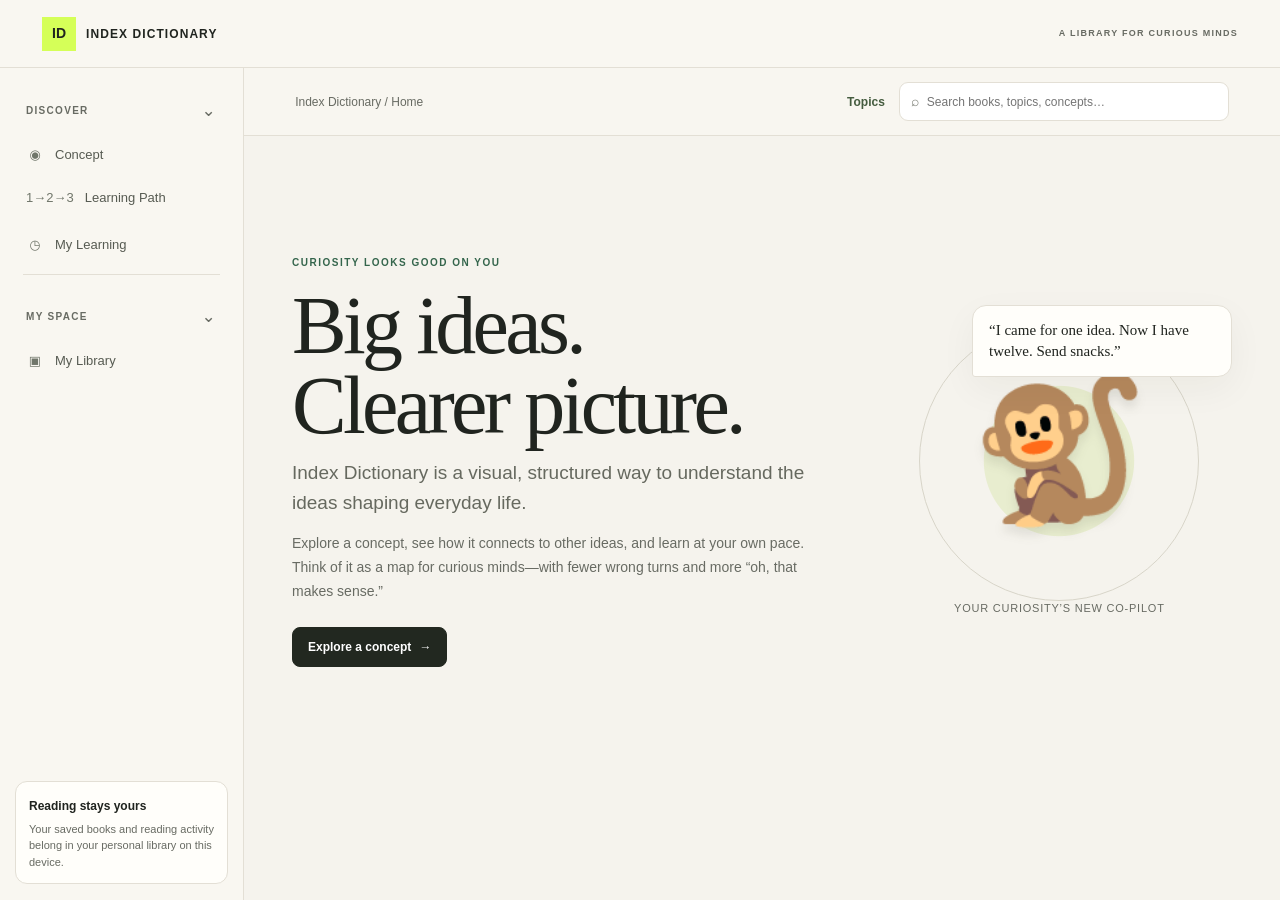
==== index.html @ 28a2a410 "Add Index Dictionary static MVP Co-authored-by: Copilot <223556219+Copilot@users.noreply.github.com>" ====
<!doctype html>
<html lang="en">
<head>
  <meta charset="utf-8">
  <meta name="viewport" content="width=device-width, initial-scale=1">
  <meta name="theme-color" content="#f5f3ed">
  <meta name="description" content="Discover visual books and follow ideas through Index Dictionary.">
  <title>Index Dictionary</title>
  <link rel="stylesheet" href="./src/css/tokens.css">
  <link rel="stylesheet" href="./src/css/app.css">
  <script type="module" src="./src/js/app.js"></script>
</head>
<body>
  <a class="skip-link" href="#main">Skip to content</a>
  <header class="site-header">
    <button class="mobile-menu" id="mobile-menu" type="button" aria-label="Open navigation" aria-controls="sidebar" aria-expanded="false">☰</button>
    <a class="brand" href="#home" aria-label="Index Dictionary home">
      <span class="brand-mark" aria-hidden="true">ID</span>
      <span>INDEX DICTIONARY</span>
    </a>
    <span class="environment-label">A LIBRARY FOR CURIOUS MINDS</span>
  </header>
  <div class="app-layout">
    <button class="sidebar-backdrop" id="sidebar-backdrop" type="button" aria-label="Close navigation" hidden></button>
    <aside class="sidebar" id="sidebar" aria-label="Main navigation">
      <section class="nav-section" aria-label="Discover">
        <button class="nav-section-toggle" type="button" data-group-toggle aria-expanded="true" aria-controls="discover-nav">
          <span>Discover</span><span class="chevron" aria-hidden="true">⌄</span>
        </button>
        <nav class="nav" id="discover-nav">
          <a href="#concepts" data-route="concepts"><span class="nav-icon" aria-hidden="true">◉</span>Concept</a>
          <a href="#paths" data-route="paths"><span class="nav-icon" aria-hidden="true">1→2→3</span>Learning Path</a>
        </nav>
      </section>
      <nav class="nav solo-nav" aria-label="My Learning">
        <a href="#my-learning" data-route="my-learning"><span class="nav-icon" aria-hidden="true">◷</span>My Learning</a>
      </nav>
      <div class="nav-separator" aria-hidden="true"></div>
      <section class="nav-section" aria-label="My Space">
        <button class="nav-section-toggle" type="button" data-group-toggle aria-expanded="true" aria-controls="space-nav">
          <span>My Space</span><span class="chevron" aria-hidden="true">⌄</span>
        </button>
        <nav class="nav" id="space-nav">
          <a href="#library" data-route="library"><span class="nav-icon" aria-hidden="true">▣</span>My Library</a>
        </nav>
      </section>
      <div class="sidebar-note">
        <strong>Reading stays yours</strong>
        <p>Your saved books and reading activity belong in your personal library on this device.</p>
      </div>
    </aside>
    <div class="main-column">
      <header class="topbar" id="topbar">
        <p class="breadcrumb" id="breadcrumb">Index Dictionary / Home</p>
        <div class="top-actions">
          <a class="text-link" href="#topics" data-route="topics">Topics</a>
          <label class="searchbox">
            <span aria-hidden="true">⌕</span>
            <input id="global-search" type="search" placeholder="Search books, topics, concepts…" aria-label="Search books">
          </label>
        </div>
      </header>
      <main id="main" tabindex="-1">
        <div id="view-root">
          <p class="loading-state" role="status">Loading Index Dictionary…</p>
        </div>
      </main>
    </div>
  </div>
  <input id="import-file" type="file" accept=".html,.htm,text/html" hidden>
  <div class="toast" id="toast" role="status" aria-live="polite"></div>
</body>
</html>
---- src/css/tokens.css ----
:root {
  color-scheme: light;
  --color-background: #f5f3ed;
  --color-sidebar: #f9f7f1;
  --color-surface: #fffefa;
  --color-ink: #20241f;
  --color-muted: #686b63;
  --color-line: #e3dfd5;
  --color-accent: #d5ff58;
  --color-green: #34654c;
  --color-blue: #b9d7f6;
  --color-shadow: 0 12px 36px #24271b0c;
  --font-body: Arial, ui-sans-serif, system-ui, sans-serif;
  --font-editorial: Georgia, "Times New Roman", serif;
  --header-height: 68px;
}
---- src/css/app.css ----
* {
  box-sizing: border-box;
}

html {
  min-width: 320px;
  scroll-behavior: smooth;
}

body {
  min-width: 320px;
  min-height: 100vh;
  margin: 0;
  overflow-x: clip;
  background: var(--color-background);
  color: var(--color-ink);
  font: 14px/1.5 var(--font-body);
}

button,
input {
  font: inherit;
}

button,
a {
  -webkit-tap-highlight-color: transparent;
}

button {
  color: inherit;
  cursor: pointer;
  transition: none !important;
}

a {
  color: inherit;
}

[hidden] {
  display: none !important;
}

.skip-link {
  position: fixed;
  z-index: 30;
  top: 8px;
  left: 8px;
  padding: 9px 12px;
  transform: translateY(-160%);
  border: 1px solid var(--color-line);
  border-radius: 7px;
  background: var(--color-surface);
}

.skip-link:focus {
  transform: translateY(0);
}

.site-header {
  position: sticky;
  z-index: 20;
  top: 0;
  width: 100%;
  height: var(--header-height);
  padding: 0 clamp(18px, 3.4vw, 42px);
  display: flex;
  align-items: center;
  gap: 14px;
  border-bottom: 1px solid var(--color-line);
  background: #f9f7f1;
}

.brand {
  display: inline-flex;
  align-items: center;
  gap: 10px;
  font-size: 12px;
  font-weight: 900;
  letter-spacing: .09em;
  text-decoration: none;
}

.brand-mark {
  width: 34px;
  height: 34px;
  display: grid;
  place-items: center;
  background: var(--color-accent);
  color: var(--color-ink);
  font-size: 14px;
  letter-spacing: 0;
}

.environment-label {
  margin-left: auto;
  color: #686b63;
  font-size: 9px;
  font-weight: 700;
  letter-spacing: .14em;
}

.mobile-menu {
  width: 38px;
  height: 38px;
  display: none;
  place-items: center;
  border: 1px solid var(--color-line);
  border-radius: 8px;
  background: var(--color-surface);
}

.app-layout {
  min-height: calc(100vh - var(--header-height));
  display: grid;
  grid-template-columns: 244px minmax(0, 1fr);
}

.sidebar {
  min-height: calc(100vh - var(--header-height));
  position: sticky;
  top: var(--header-height);
  align-self: start;
  height: calc(100vh - var(--header-height));
  overflow-y: auto;
  padding: 22px 15px 16px;
  display: flex;
  flex-direction: column;
  gap: 21px;
  border-right: 1px solid var(--color-line);
  background: var(--color-sidebar);
}

.nav-section {
  display: grid;
  gap: 4px;
}

.nav-section-toggle {
  width: 100%;
  padding: 8px 11px;
  display: flex;
  align-items: center;
  justify-content: space-between;
  border: 0;
  border-radius: 8px;
  background: transparent;
  color: #686b63;
  font-size: 10px;
  font-weight: 700;
  letter-spacing: .13em;
  text-align: left;
  text-transform: uppercase;
}

.nav-section-toggle:hover {
  background: #efede5;
  color: var(--color-ink);
}

.chevron {
  font-size: 17px;
  font-weight: 400;
  transition: transform .15s ease;
}

.nav-section-toggle[aria-expanded="false"] .chevron {
  transform: rotate(-90deg);
}

.nav {
  display: grid;
  gap: 4px;
}

.nav a {
  min-height: 39px;
  padding: 9px 11px;
  display: flex;
  align-items: center;
  gap: 11px;
  border-radius: 9px;
  color: #575b52;
  font-size: 13px;
  text-decoration: none;
}

.nav a:hover,
.nav a.active {
  background: #ecebe3;
  color: #192019;
}

.nav-icon {
  min-width: 18px;
  color: #70766a;
  font-size: 13px;
  text-align: center;
}

.solo-nav {
  margin-top: -13px;
}

.nav-separator {
  height: 1px;
  margin: -12px 8px 0;
  background: var(--color-line);
}

.sidebar-note {
  margin-top: auto;
  padding: 13px;
  border: 1px solid var(--color-line);
  border-radius: 12px;
  background: var(--color-surface);
}

.sidebar-note strong {
  font-size: 12px;
}

.sidebar-note p {
  margin: 5px 0 0;
  color: var(--color-muted);
  font-size: 11px;
  line-height: 1.5;
}

.main-column {
  min-width: 0;
}

body.reader-mode .app-layout {
  height: calc(100dvh - var(--header-height));
  min-height: 0;
  overflow: hidden;
}

body.reader-mode .main-column {
  height: 100%;
  min-height: 0;
  display: flex;
  flex-direction: column;
}

body.reader-mode #main {
  min-height: 0;
  flex: 1;
  overflow: hidden;
}

body.reader-mode #view-root {
  height: 100%;
  min-height: 0;
  display: flex;
  flex-direction: column;
}

.topbar {
  min-height: 68px;
  padding: 0 clamp(18px, 4vw, 52px);
  display: flex;
  align-items: center;
  justify-content: space-between;
  gap: 16px;
  border-bottom: 1px solid var(--color-line);
  background: #f8f6f0;
}

.breadcrumb {
  margin: 0;
  color: var(--color-muted);
  font-size: 12px;
}

.top-actions {
  min-width: 0;
  display: flex;
  align-items: center;
  gap: 14px;
}

.text-link {
  color: #455c3f;
  font-size: 12px;
  font-weight: 700;
  text-decoration: none;
}

.text-link:hover {
  text-decoration: underline;
}

.searchbox {
  width: min(330px, 38vw);
  height: 39px;
  padding: 0 11px;
  display: flex;
  align-items: center;
  gap: 8px;
  border: 1px solid var(--color-line);
  border-radius: 9px;
  background: #fff;
  color: #73766c;
}

.searchbox:focus-within {
  border-color: #85976d;
  box-shadow: 0 0 0 3px #d5ff5840;
}

.searchbox input {
  width: 100%;
  min-width: 0;
  padding: 0;
  border: 0;
  outline: 0;
  background: transparent;
  color: var(--color-ink);
  font-size: 12px;
}

.page-wrap {
  width: min(100%, 1240px);
  margin: 0 auto;
  padding: clamp(24px, 4vw, 48px);
}

.eyebrow {
  margin: 0;
  color: var(--color-green);
  font-size: 10px;
  font-weight: 700;
  letter-spacing: .15em;
  text-transform: uppercase;
}

.page-title {
  margin: 9px 0 12px;
  font: 500 clamp(34px, 5vw, 54px)/1.04 var(--font-editorial);
  letter-spacing: -.045em;
}

.lede {
  max-width: 680px;
  margin: 0 0 25px;
  color: #66695f;
  font-size: 15px;
}

.home-welcome {
  min-height: min(650px, calc(100vh - var(--header-height) - 68px));
  display: grid;
  grid-template-columns: minmax(0, 1.2fr) minmax(250px, .8fr);
  align-items: center;
  gap: clamp(26px, 6vw, 80px);
}

.home-copy {
  max-width: 660px;
}

.home-copy .page-title {
  margin-top: 16px;
  font-size: clamp(48px, 7vw, 82px);
  line-height: .98;
}

.home-copy .lede {
  max-width: 600px;
  margin-bottom: 15px;
  font-size: clamp(16px, 1.8vw, 19px);
  line-height: 1.55;
}

.home-detail {
  max-width: 580px;
  margin: 0 0 24px;
  color: var(--color-muted);
  font-size: 14px;
  line-height: 1.7;
}

.button {
  min-height: 40px;
  padding: 10px 15px;
  display: inline-flex;
  align-items: center;
  justify-content: center;
  gap: 8px;
  border: 1px solid #222820;
  border-radius: 8px;
  background: #222820;
  color: #fff;
  font-size: 12px;
  font-weight: 700;
  text-decoration: none;
}

.button:hover {
  background: #3d4938;
}

.button.light {
  border-color: var(--color-line);
  background: var(--color-surface);
  color: var(--color-ink);
}

.button.light:hover {
  background: #f0efe8;
}

.button.small {
  min-height: 36px;
  padding: 8px 11px;
}

.mascot-scene {
  min-height: 320px;
  position: relative;
  display: grid;
  place-items: center;
}

.mascot-halo {
  width: min(280px, 76vw);
  aspect-ratio: 1;
  position: absolute;
  border: 1px solid #d8d5c9;
  border-radius: 50%;
  background: radial-gradient(circle, #e8edcf 0, #e8edcf 38%, transparent 38.5%);
}

.mascot {
  z-index: 1;
  margin-top: -26px;
  font-size: clamp(92px, 15vw, 142px);
  filter: drop-shadow(0 8px 5px #3b3a261a);
}

.mascot-bubble {
  max-width: 260px;
  position: absolute;
  z-index: 2;
  top: 4px;
  right: 0;
  margin: 0;
  padding: 14px 16px;
  border: 1px solid var(--color-line);
  border-radius: 14px 14px 14px 3px;
  background: var(--color-surface);
  box-shadow: var(--color-shadow);
  font: 15px/1.4 var(--font-editorial);
}

.mascot-caption {
  position: absolute;
  bottom: 5px;
  margin: 0;
  color: var(--color-muted);
  font-size: 11px;
  letter-spacing: .07em;
  text-transform: uppercase;
}

.learning-columns,
.two-column {
  display: grid;
  grid-template-columns: minmax(0, 1.45fr) minmax(250px, .75fr);
  gap: 22px;
}

.panel {
  min-width: 0;
  padding: 18px;
  border: 1px solid var(--color-line);
  border-radius: 12px;
  background: var(--color-surface);
}

.panel-title,
.section-title {
  margin: 0 0 14px;
  font: 500 24px/1.2 var(--font-editorial);
}

.section-title {
  margin: 24px 0 12px;
  font-size: 26px;
}

.learning-summary h2,
.selected-concept h2 {
  margin: 8px 0;
  font: 500 26px/1.15 var(--font-editorial);
}

.learning-summary > p:not(.eyebrow),
.muted-copy {
  color: var(--color-muted);
  font-size: 12px;
  line-height: 1.6;
}

.progress-copy,
.result-count {
  margin: 10px 0;
  color: var(--color-muted);
  font-size: 11px;
}

.book-grid {
  display: grid;
  grid-template-columns: repeat(3, minmax(0, 1fr));
  gap: 14px;
}

.book-card {
  min-width: 0;
  overflow: hidden;
  border: 1px solid var(--color-line);
  border-radius: 12px;
  background: var(--color-surface);
  transition: none !important;
}

.book-card:hover {
  box-shadow: var(--color-shadow);
}

.book-card-open {
  width: 100%;
  padding: 0;
  display: block;
  border: 0;
  background: transparent;
  text-align: left;
}

.cover-art {
  min-height: 146px;
  padding: 16px;
  position: relative;
  display: flex;
  flex-direction: column;
  justify-content: space-between;
  overflow: hidden;
}

.cover-art::after {
  width: 115px;
  height: 115px;
  position: absolute;
  right: -22px;
  bottom: -36px;
  border: 1px solid #252a2088;
  border-radius: 50%;
  content: "";
}

.cover-smallcap {
  font-size: 9px;
  letter-spacing: .12em;
  text-transform: uppercase;
}

.cover-art strong {
  max-width: 200px;
  position: relative;
  z-index: 1;
  font: 500 clamp(19px, 2vw, 27px)/1 var(--font-editorial);
  letter-spacing: -.04em;
}

.cover-art > span:last-child {
  color: #51554c;
  font-size: 10px;
}

.c1 {
  background: #d5ff58;
}

.c2 {
  background: #c9dff5;
}

.c3 {
  background: #f7b59a;
}

.c4 {
  background: #ded7f5;
}

.c5 {
  background: #e7e3d4;
}

.card-body {
  padding: 13px 14px 15px;
  display: grid;
  gap: 8px;
}

.card-meta {
  display: flex;
  justify-content: space-between;
  gap: 8px;
  color: var(--color-muted);
  font-size: 9px;
  letter-spacing: .07em;
  text-transform: uppercase;
}

.card-title {
  font: 500 17px/1.2 var(--font-editorial);
}

.card-summary {
  min-height: 38px;
  color: var(--color-muted);
  font-size: 11px;
  line-height: 1.45;
}

.tags,
.filter-row {
  display: flex;
  flex-wrap: wrap;
  gap: 6px;
}

.tag {
  padding: 4px 7px;
  border: 1px solid var(--color-line);
  border-radius: 999px;
  color: #5e6258;
  font-size: 10px;
}

.searchbox-large {
  width: min(620px, 100%);
  height: 48px;
  margin: 16px 0 0;
}

.searchbox-large input {
  font-size: 14px;
}

.filter-row {
  margin: 16px 0;
}

.chip {
  padding: 8px 11px;
  border: 1px solid var(--color-line);
  border-radius: 999px;
  background: var(--color-surface);
  color: #55594f;
  font-size: 11px;
}

.chip:hover,
.chip.selected {
  border-color: #c4d7ad;
  background: #e8f0dc;
  color: #2b5638;
}

.two-column {
  grid-template-columns: minmax(0, 1.4fr) minmax(280px, .8fr);
}

.topic-layout {
  grid-template-columns: minmax(260px, .85fr) minmax(0, 1.15fr);
}

.topic-tree,
.book-list {
  display: grid;
  gap: 6px;
}

.topic-item {
  min-height: 36px;
  padding: 7px 8px;
  display: flex;
  align-items: center;
  gap: 8px;
  border: 0;
  border-radius: 7px;
  background: transparent;
  color: #54584f;
  font-size: 12px;
  text-align: left;
}

.topic-item:hover,
.topic-item.selected {
  background: #efeee7;
  color: #192019;
}

.topic-item small {
  margin-left: auto;
  color: var(--color-muted);
}

.topic-item.depth-1 {
  padding-left: 24px;
}

.topic-item.depth-2 {
  padding-left: 42px;
}

.topic-results .eyebrow {
  margin-bottom: 8px;
}

.check-option {
  margin: 0 0 14px;
  display: flex;
  align-items: center;
  gap: 7px;
  color: var(--color-muted);
  font-size: 11px;
}

.book-row {
  min-width: 0;
  padding: 6px;
  display: flex;
  align-items: center;
  gap: 5px;
  border: 1px solid var(--color-line);
  border-radius: 10px;
  background: var(--color-surface);
}

.book-row-open {
  min-width: 0;
  flex: 1;
  padding: 3px;
  display: flex;
  align-items: center;
  gap: 11px;
  border: 0;
  background: transparent;
  text-align: left;
}

.mini-cover {
  width: 43px;
  height: 51px;
  flex: 0 0 auto;
  display: grid;
  place-items: center;
  border: 1px solid #42453c;
  font: 16px var(--font-editorial);
}

.row-copy {
  min-width: 0;
  flex: 1;
}

.row-copy strong,
.row-copy small {
  display: block;
}

.row-copy strong {
  overflow: hidden;
  font: 500 15px/1.3 var(--font-editorial);
  text-overflow: ellipsis;
}

.row-copy small {
  margin-top: 3px;
  color: var(--color-muted);
  font-size: 10px;
}

.row-arrow {
  padding: 0 5px;
  color: var(--color-muted);
}

.icon-button {
  padding: 7px;
  border: 0;
  border-radius: 6px;
  background: transparent;
  color: var(--color-muted);
  font-size: 10px;
}

.icon-button:hover {
  background: #f2ede8;
}

.icon-button.danger:hover {
  color: #962e20;
}

.graph-box {
  padding: 13px;
  overflow: hidden;
  border: 1px solid var(--color-line);
  border-radius: 12px;
  background: #fbfaf6;
}

.graph-box svg {
  width: 100%;
  height: auto;
  max-height: 340px;
  overflow: visible;
}

.graph-edge {
  fill: none;
  stroke: #99998d;
  stroke-width: 1.6;
}

.edge-label {
  fill: #686b63;
  font: 10px var(--font-body);
}

.graph-node {
  cursor: pointer;
}

.graph-node circle {
  stroke: #34382f;
  stroke-width: 1.5;
}

.graph-node:hover circle,
.graph-node.selected circle,
.graph-node:focus circle {
  stroke-width: 3;
}

.graph-node text {
  fill: var(--color-ink);
  font: 11px var(--font-body);
  pointer-events: none;
}

.relationship-list {
  margin-top: 10px;
  color: #53574e;
  font-size: 11px;
}

.relationship-list summary {
  cursor: pointer;
}

.relationship-list ul {
  padding-left: 20px;
  line-height: 1.8;
}

.selected-concept h2 {
  font-size: 28px;
}

.panel-subtitle {
  margin: 20px 0 12px;
  font: 500 19px var(--font-editorial);
}

.learning-paths {
  max-width: 800px;
  display: grid;
  gap: 16px;
}

.path-panel {
  padding: clamp(16px, 3vw, 24px);
}

.path-heading {
  display: flex;
  align-items: start;
  justify-content: space-between;
  gap: 14px;
}

.path-heading h2 {
  margin: 7px 0;
  font: 500 23px var(--font-editorial);
}

.progress-track {
  height: 4px;
  overflow: hidden;
  border-radius: 4px;
  background: #eeece4;
}

.progress-track span {
  height: 100%;
  display: block;
  border-radius: inherit;
  background: #a9cf42;
  transition: width .2s ease;
}

.path-list {
  margin: 14px 0;
  padding: 0;
  display: grid;
  list-style: none;
}

.path-step {
  min-height: 62px;
  position: relative;
  display: grid;
  grid-template-columns: 40px minmax(0, 1fr) auto;
  align-items: center;
  gap: 12px;
}

.step-number {
  width: 36px;
  height: 36px;
  z-index: 1;
  display: grid;
  place-items: center;
  border: 1px solid #30352a;
  border-radius: 50%;
  background: var(--color-accent);
  font-weight: 700;
}

.path-step:not(:last-child)::after {
  position: absolute;
  top: 49px;
  bottom: -12px;
  left: 17px;
  border-left: 1px solid #c8c5ba;
  content: "";
}

.step-copy strong {
  font: 500 16px var(--font-editorial);
}

.step-copy small {
  display: block;
  color: var(--color-muted);
  font-size: 10px;
}

.step-action {
  padding: 8px 10px;
  border: 1px solid var(--color-line);
  border-radius: 8px;
  background: var(--color-surface);
  font-size: 10px;
}

.library-stats {
  margin: 20px 0;
  display: flex;
  flex-wrap: wrap;
  gap: 9px;
}

.stat {
  min-width: 130px;
  padding: 12px 15px;
  display: grid;
  gap: 2px;
  border: 1px solid var(--color-line);
  border-radius: 10px;
  background: var(--color-surface);
}

.stat strong {
  font: 500 24px var(--font-editorial);
}

.stat span {
  color: var(--color-muted);
  font-size: 10px;
}

.library-toolbar {
  display: flex;
  align-items: center;
  justify-content: space-between;
  gap: 12px;
  border-bottom: 1px solid var(--color-line);
}

.library-toolbar-actions {
  display: flex;
  align-items: center;
  gap: 12px;
}

.library-columns {
  margin-top: 20px;
  display: grid;
  grid-template-columns: minmax(0, .9fr) minmax(0, 1.1fr);
  align-items: start;
  gap: 16px;
}

.library-panel {
  min-width: 0;
  padding: 18px;
  border: 1px solid var(--color-line);
  border-radius: 12px;
  background: var(--color-surface);
}

.import-editor {
  margin-top: 18px;
}

.import-safety-note {
  margin: 0 0 14px;
  padding: 10px 12px;
  border-left: 3px solid var(--color-green);
  background: #f0f3e9;
  color: #42483d;
  font-size: 11px;
}

.import-editor-grid {
  display: grid;
  grid-template-columns: minmax(210px, .7fr) minmax(0, 1.3fr);
  gap: 16px;
}

.import-details-form {
  display: grid;
  align-content: start;
  gap: 8px;
}

.import-details-form label {
  margin-top: 3px;
  font-size: 11px;
  font-weight: 700;
}

.import-details-form label span {
  color: var(--color-muted);
  font-weight: 400;
}

.import-details-form input,
.import-details-form select {
  width: 100%;
  min-width: 0;
  padding: 9px 10px;
  border: 1px solid var(--color-line);
  border-radius: 8px;
  background: #fff;
  font: inherit;
  font-size: 12px;
}

.import-details-form .muted-copy {
  margin: 4px 0;
  overflow-wrap: anywhere;
}

.import-editor-actions {
  display: flex;
  align-items: center;
  gap: 9px;
}

.import-preview {
  min-width: 0;
}

.import-preview h3 {
  margin: 0 0 7px;
  font: 500 16px var(--font-editorial);
}

.import-preview iframe {
  width: 100%;
  height: 360px;
  display: block;
  border: 1px solid var(--color-line);
  border-radius: 9px;
  background: #fff;
}

.panel-heading {
  display: flex;
  align-items: center;
  justify-content: space-between;
  gap: 12px;
}

.panel-heading .eyebrow {
  margin: 0 0 4px;
}

.panel-heading h2 {
  margin: 0 0 12px;
  font: 500 23px/1.1 var(--font-editorial);
}

.collection-create {
  margin: 12px 0;
  display: flex;
  gap: 7px;
}

.collection-create input,
.collection-add select {
  min-width: 0;
  padding: 9px 10px;
  border: 1px solid var(--color-line);
  border-radius: 8px;
  background: #fff;
  font: inherit;
  font-size: 11px;
}

.collection-create input {
  flex: 1;
}

.collection-list {
  margin: 0;
  padding: 0;
  display: grid;
  gap: 5px;
  list-style: none;
}

.collection-item {
  display: flex;
  align-items: center;
  gap: 5px;
}

.collection-rename {
  display: flex;
  align-items: center;
  gap: 3px;
}

.collection-rename input {
  width: min(150px, 30vw);
  min-width: 90px;
  padding: 7px;
  border: 1px solid var(--color-line);
  border-radius: 6px;
  font: inherit;
  font-size: 11px;
}

.collection-select {
  min-width: 0;
  padding: 9px;
  flex: 1;
  display: flex;
  justify-content: space-between;
  gap: 8px;
  border: 0;
  border-radius: 7px;
  background: transparent;
  font-size: 11px;
  text-align: left;
}

.collection-select:hover,
.collection-select.selected {
  background: #eff2e7;
}

.collection-select small {
  color: var(--color-muted);
}

.library-book-list {
  display: grid;
  gap: 8px;
}

.library-book {
  min-width: 0;
  padding: 10px;
  display: flex;
  align-items: center;
  justify-content: space-between;
  gap: 8px;
  border: 1px solid var(--color-line);
  border-radius: 9px;
  background: #fff;
}

.library-book-main {
  min-width: 0;
  flex: 1;
}

.library-book-open {
  width: 100%;
  padding: 0;
  display: grid;
  gap: 4px;
  border: 0;
  background: transparent;
  text-align: left;
}

.library-book-open strong {
  overflow: hidden;
  font: 500 15px/1.3 var(--font-editorial);
  text-overflow: ellipsis;
}

.library-book-open small {
  color: var(--color-muted);
  font-size: 10px;
}

.library-book-actions {
  margin-top: 7px;
  display: flex;
  flex-wrap: wrap;
  gap: 5px 10px;
}

.collection-add {
  display: flex;
  align-items: center;
  gap: 5px;
}

.collection-add select {
  max-width: 145px;
}

.text-button {
  padding: 5px 7px;
  border: 0;
  border-radius: 5px;
  background: transparent;
  color: #43533d;
  font-size: 10px;
  white-space: nowrap;
}

.text-button:hover {
  background: #edf0e7;
}

.text-button.danger-text {
  color: #8b3328;
}

.text-button.danger-text:hover {
  background: #f7e9e4;
}

.sr-only {
  width: 1px;
  height: 1px;
  padding: 0;
  position: absolute;
  overflow: hidden;
  clip: rect(0, 0, 0, 0);
  white-space: nowrap;
  border: 0;
}

.library-tabs {
  display: flex;
  flex-wrap: wrap;
  gap: 8px;
}

.library-tab {
  padding: 10px 7px;
  border: 0;
  border-bottom: 2px solid transparent;
  background: transparent;
  color: var(--color-muted);
  font-size: 11px;
}

.library-tab:hover,
.library-tab.active {
  border-bottom-color: var(--color-ink);
  color: var(--color-ink);
}

.library-section-title {
  font-size: 22px;
}

.privacy-note {
  margin-top: 20px;
  color: var(--color-muted);
  font-size: 11px;
}

.empty-state {
  padding: 28px;
  border: 1px dashed #c9c5b9;
  border-radius: 13px;
  background: #fbfaf6;
  text-align: center;
}

.empty-state.compact {
  padding: 20px;
}

.empty-icon {
  font-size: 26px;
}

.empty-state h2,
.empty-state h1 {
  margin: 8px 0;
  font: 500 24px var(--font-editorial);
}

.empty-state p {
  max-width: 440px;
  margin: 0 auto 15px;
  color: var(--color-muted);
  font-size: 12px;
}

.reader-view {
  height: 100%;
  min-height: 0;
  display: flex;
  flex-direction: column;
}

.reader-bar {
  min-height: 70px;
  padding: 10px clamp(16px, 3vw, 36px);
  display: flex;
  flex-wrap: wrap;
  align-items: center;
  justify-content: space-between;
  gap: 12px;
  border-bottom: 1px solid var(--color-line);
  background: var(--color-sidebar);
}

.reader-book,
.reader-actions {
  min-width: 0;
  display: flex;
  flex-wrap: wrap;
  align-items: center;
  gap: 12px;
}

.reader-book {
  flex: 1 1 240px;
}

.reader-actions {
  flex: 1 1 auto;
  justify-content: flex-end;
}

.reader-book > div {
  min-width: 0;
}

.reader-book strong,
.reader-book small {
  display: block;
}

.reader-book strong {
  overflow: hidden;
  font: 500 16px var(--font-editorial);
  text-overflow: ellipsis;
  white-space: nowrap;
}

.reader-book small {
  color: var(--color-muted);
  font-size: 10px;
}

.reader-back,
.reader-action {
  padding: 8px 10px;
  border: 1px solid var(--color-line);
  border-radius: 8px;
  background: var(--color-surface);
  font-size: 11px;
}

.reader-action:disabled {
  opacity: .55;
}

.reader-bookmark-note {
  margin: 0;
  padding: 7px clamp(16px, 3vw, 36px);
  color: var(--color-muted);
  font-size: 10px;
}

.reader-private-note {
  color: var(--color-muted);
  font-size: 10px;
  white-space: nowrap;
}

.reader-frame-wrap {
  min-height: 0;
  flex: 1;
  padding: clamp(10px, 2vw, 24px);
  display: flex;
  justify-content: center;
}

.reader-frame {
  width: min(100%, 1120px);
  height: 100%;
  min-height: 0;
  flex: 1;
  border: 1px solid var(--color-line);
  border-radius: 8px;
  background: #fff;
}

.storage-warning {
  margin: 12px clamp(16px, 4vw, 48px) 0;
  padding: 11px 13px;
  border: 1px solid #ddaa80;
  border-radius: 9px;
  background: #fff2e5;
  color: #713a16;
  font-size: 12px;
}

.loading-state {
  padding: 35px;
  color: var(--color-muted);
  text-align: center;
}

.toast {
  max-width: min(92vw, 480px);
  position: fixed;
  z-index: 40;
  right: 20px;
  bottom: 20px;
  padding: 12px 16px;
  transform: translateY(12px);
  border: 1px solid #363c32;
  border-radius: 9px;
  background: #252a23;
  color: white;
  font-size: 12px;
  opacity: 0;
  pointer-events: none;
  transition: opacity .15s ease, transform .15s ease;
}

.toast.visible {
  transform: translateY(0);
  opacity: 1;
}

:focus-visible {
  outline: 3px solid #56762a;
  outline-offset: 3px;
}

@media (max-width: 1050px) {
  .book-grid {
    grid-template-columns: repeat(2, minmax(0, 1fr));
  }

  .home-welcome {
    gap: 24px;
  }

  .mascot-bubble {
    right: -8px;
  }
}

@media (max-width: 760px) {
  :root {
    --header-height: 60px;
  }

  .site-header {
    padding: 0 14px;
  }

  .mobile-menu {
    display: grid;
  }

  .environment-label {
    display: none;
  }

  .app-layout {
    display: block;
  }

  .sidebar {
    width: min(290px, 84vw);
    height: calc(100dvh - var(--header-height));
    min-height: 0;
    position: fixed;
    z-index: 18;
    top: var(--header-height);
    left: 0;
    transform: translateX(-105%);
    transition: transform .2s ease;
    box-shadow: 8px 8px 30px #1b1e1818;
  }

  .sidebar.open {
    transform: translateX(0);
  }

  .sidebar-backdrop {
    position: fixed;
    z-index: 17;
    inset: var(--header-height) 0 0;
    border: 0;
    background: #1b1e1855;
  }

  .topbar {
    min-height: 62px;
    padding: 0 16px;
  }

  .breadcrumb {
    display: none;
  }

  .top-actions {
    width: 100%;
    justify-content: space-between;
  }

  .searchbox {
    width: min(420px, calc(100vw - 110px));
  }

  .home-welcome {
    min-height: auto;
    padding-top: 46px;
    grid-template-columns: 1fr;
    gap: 28px;
  }

  .mascot-scene {
    min-height: 260px;
  }

  .mascot-halo {
    width: 230px;
  }

  .mascot-bubble {
    top: -2px;
    right: 5%;
  }

  .learning-columns,
  .two-column,
  .topic-layout,
  .library-columns {
    grid-template-columns: 1fr;
  }

  .import-editor-grid {
    grid-template-columns: 1fr;
  }

  .import-preview iframe {
    height: 300px;
  }

  .page-wrap {
    padding: 28px 18px;
  }
}

@media (max-width: 520px) {
  .brand {
    gap: 8px;
    font-size: 10px;
  }

  .brand-mark {
    width: 32px;
    height: 32px;
  }

  .home-copy .page-title {
    font-size: 52px;
  }

  .book-grid {
    grid-template-columns: 1fr;
  }

  .cover-art {
    min-height: 166px;
  }

  .cover-art strong {
    font-size: 30px;
  }

  .path-step {
    grid-template-columns: 36px minmax(0, 1fr);
    gap: 9px;
    padding: 7px 0;
  }

  .path-step .step-action {
    grid-column: 2;
    justify-self: start;
  }

  .path-step:not(:last-child)::after {
    top: 44px;
    bottom: -4px;
  }

  .library-toolbar {
    align-items: start;
    flex-direction: column;
    padding-bottom: 10px;
  }

  .library-toolbar-actions {
    width: 100%;
    justify-content: space-between;
  }

  .library-panel {
    padding: 13px;
  }

  .collection-item {
    flex-wrap: wrap;
  }

  .collection-rename {
    width: 100%;
  }

  .collection-rename input {
    flex: 1;
  }

  .collection-add select {
    max-width: 110px;
  }

  .reader-bar {
    align-items: start;
    flex-direction: column;
  }

  .reader-book {
    width: 100%;
  }

  .reader-actions {
    padding-left: 0;
    flex-wrap: wrap;
  }

  .reader-frame-wrap {
    padding: 8px;
  }

  .reader-frame {
    min-height: 0;
  }
}

@media (prefers-reduced-motion: reduce) {
  *,
  *::before,
  *::after {
    scroll-behavior: auto !important;
    transition-duration: .01ms !important;
    animation-duration: .01ms !important;
    animation-iteration-count: 1 !important;
  }
}
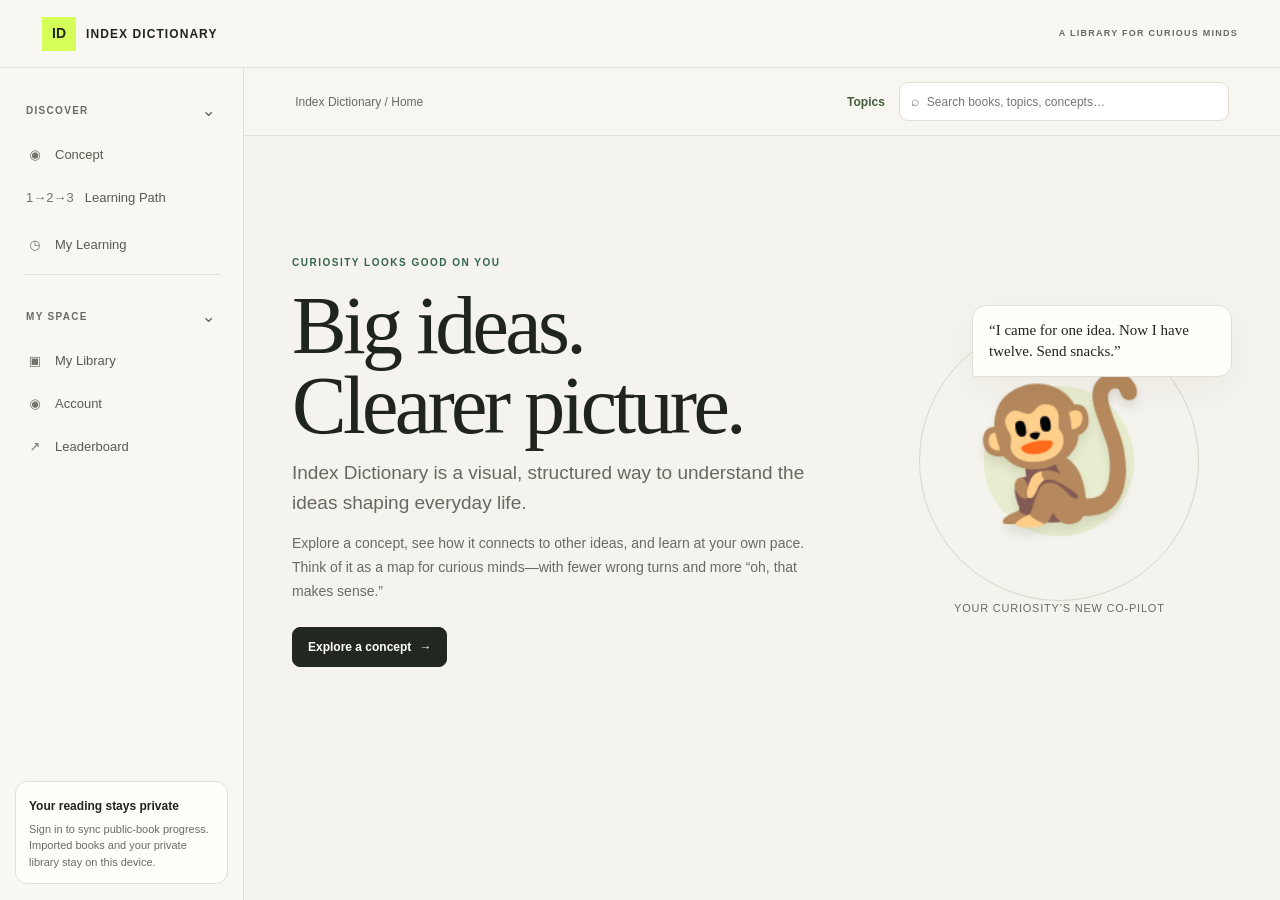
==== commit b6b6dceb: "Add Supabase auth and progress sync Co-authored-by: Copilot <223556219+Copilot@users.noreply.github." ====
--- a/index.html
+++ b/index.html
@@ -42,11 +42,13 @@
         </button>
         <nav class="nav" id="space-nav">
           <a href="#library" data-route="library"><span class="nav-icon" aria-hidden="true">▣</span>My Library</a>
+          <a href="#account" data-route="account"><span class="nav-icon" aria-hidden="true">◉</span>Account</a>
+          <a href="#leaderboard" data-route="leaderboard"><span class="nav-icon" aria-hidden="true">↗</span>Leaderboard</a>
         </nav>
       </section>
       <div class="sidebar-note">
-        <strong>Reading stays yours</strong>
-        <p>Your saved books and reading activity belong in your personal library on this device.</p>
+        <strong>Your reading stays private</strong>
+        <p>Sign in to sync public-book progress. Imported books and your private library stay on this device.</p>
       </div>
     </aside>
     <div class="main-column">
--- a/src/css/app.css
+++ b/src/css/app.css
@@ -1316,6 +1316,114 @@
   margin-top: 20px;
   color: var(--color-muted);
   font-size: 11px;
+}
+
+.account-columns {
+  max-width: 900px;
+}
+
+.account-form {
+  display: grid;
+  align-content: start;
+  gap: 14px;
+}
+
+.account-form > label:not(.account-checkbox) {
+  display: grid;
+  gap: 6px;
+  color: #454940;
+  font-size: 12px;
+  font-weight: 700;
+}
+
+.account-input {
+  width: 100%;
+  min-height: 40px;
+  padding: 9px 11px;
+  border: 1px solid var(--color-line);
+  border-radius: 8px;
+  background: #fff;
+  color: var(--color-ink);
+}
+
+.account-input:focus {
+  border-color: #85976d;
+  outline: 3px solid #d5ff5840;
+}
+
+.account-form small {
+  color: var(--color-muted);
+  font-size: 11px;
+  font-weight: 400;
+}
+
+.account-settings {
+  max-width: 580px;
+}
+
+.account-checkbox {
+  display: flex;
+  align-items: flex-start;
+  gap: 9px;
+  color: #454940;
+  font-size: 12px;
+}
+
+.account-checkbox input {
+  margin: 3px 0 0;
+  accent-color: #526242;
+}
+
+.account-actions {
+  display: flex;
+  flex-wrap: wrap;
+  gap: 9px;
+}
+
+.account-notice {
+  max-width: 800px;
+  margin: 0 0 18px;
+  padding: 11px 13px;
+  border: 1px solid #c9d5a9;
+  border-radius: 8px;
+  background: #f3f7e9;
+  color: #39452f;
+  font-size: 12px;
+}
+
+.account-notice.error {
+  border-color: #e2b9ae;
+  background: #fff4f0;
+  color: #7e3022;
+}
+
+.leaderboard-panel {
+  max-width: 760px;
+}
+
+.leaderboard-list {
+  margin: 0;
+  padding: 0;
+  list-style: none;
+}
+
+.leaderboard-row {
+  min-height: 52px;
+  display: grid;
+  grid-template-columns: 35px minmax(0, 1fr) auto;
+  align-items: center;
+  gap: 12px;
+  border-top: 1px solid var(--color-line);
+}
+
+.leaderboard-rank {
+  color: var(--color-muted);
+  font-variant-numeric: tabular-nums;
+}
+
+.leaderboard-row > span:last-child {
+  color: var(--color-muted);
+  font-size: 12px;
 }
 
 .empty-state {
